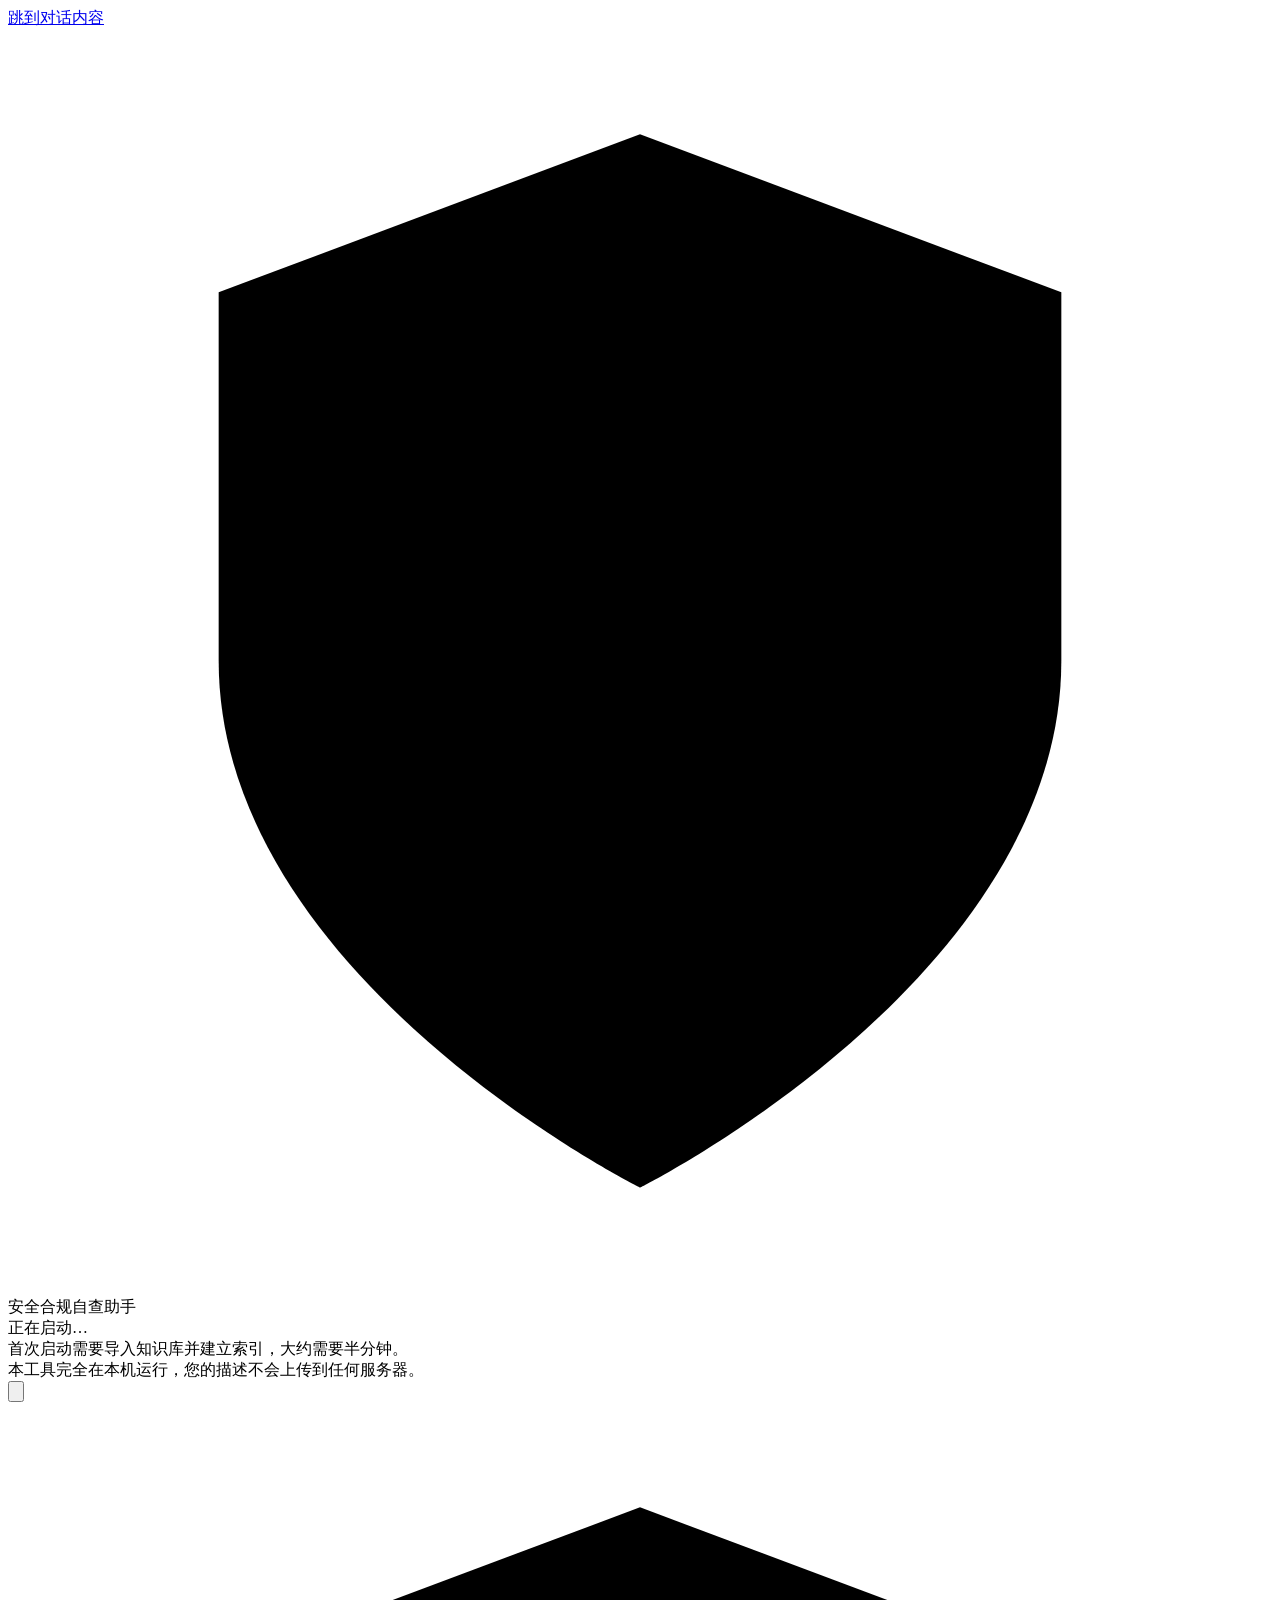
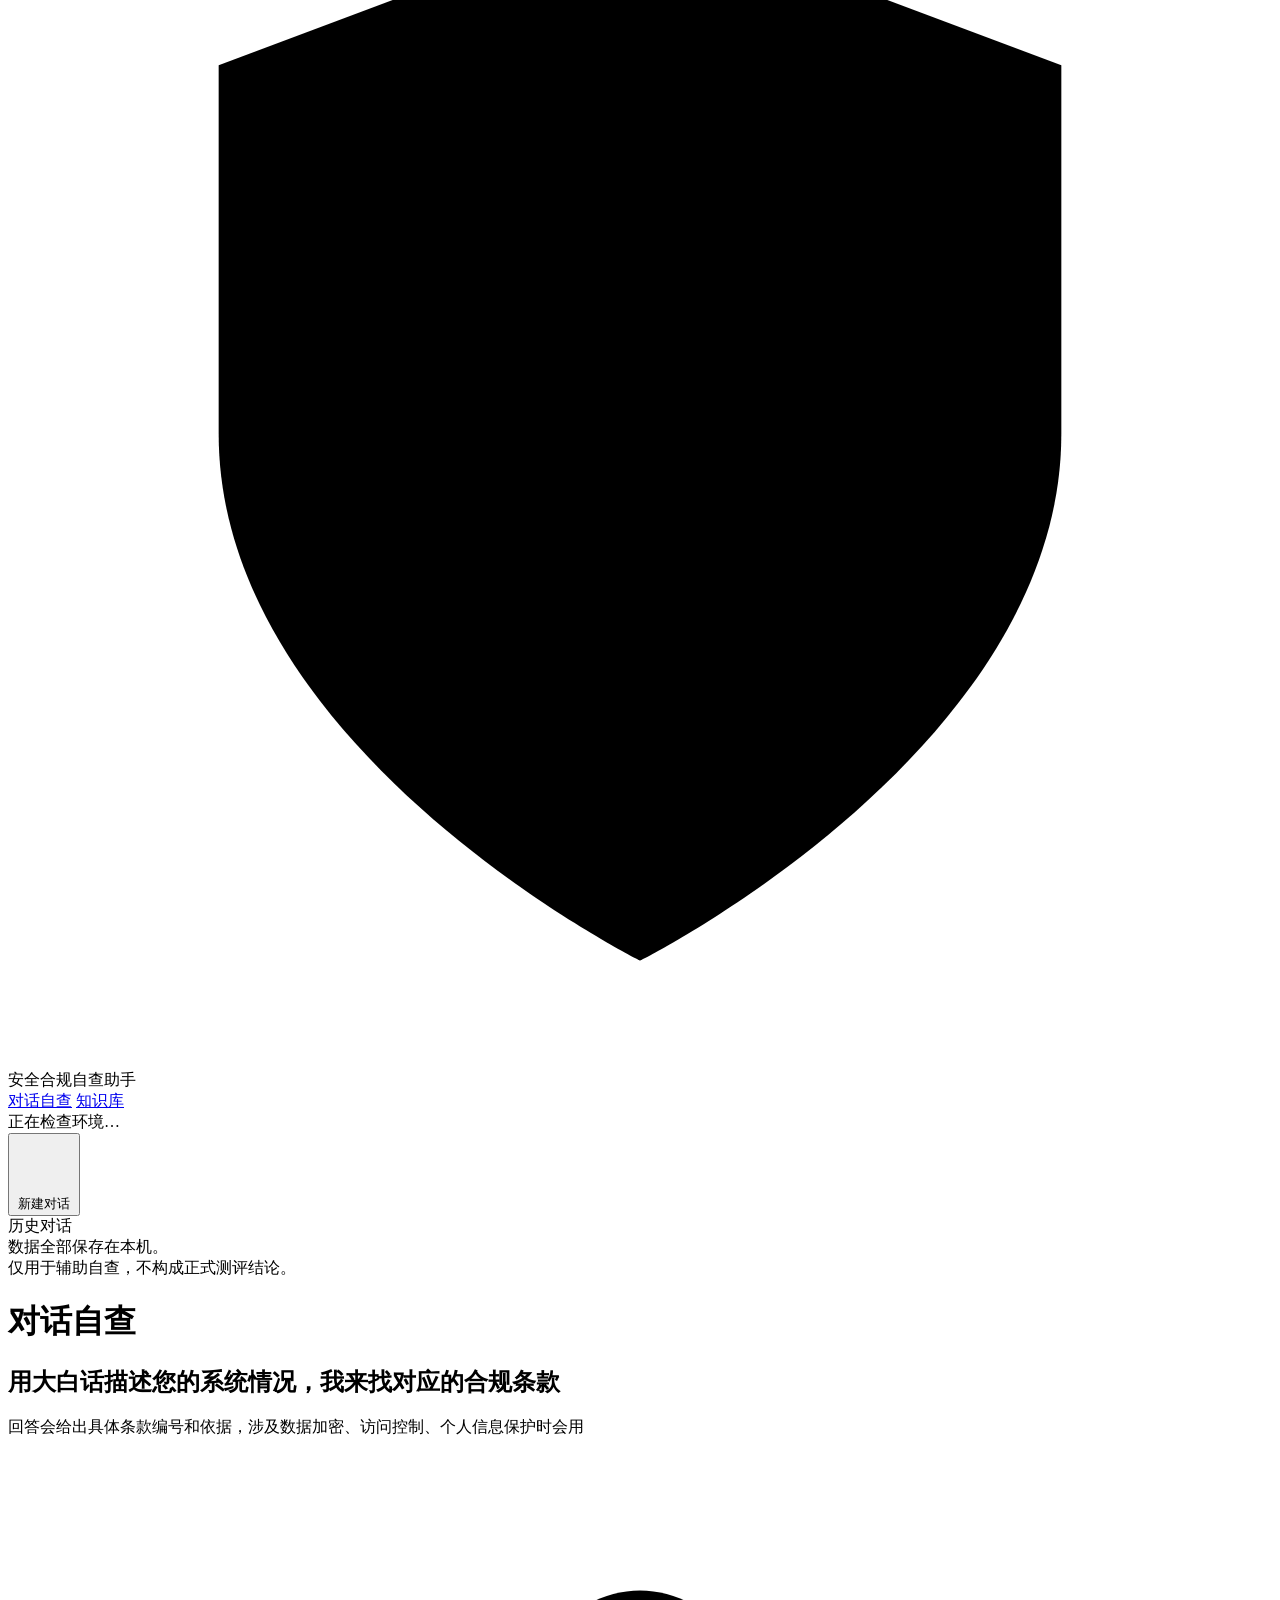
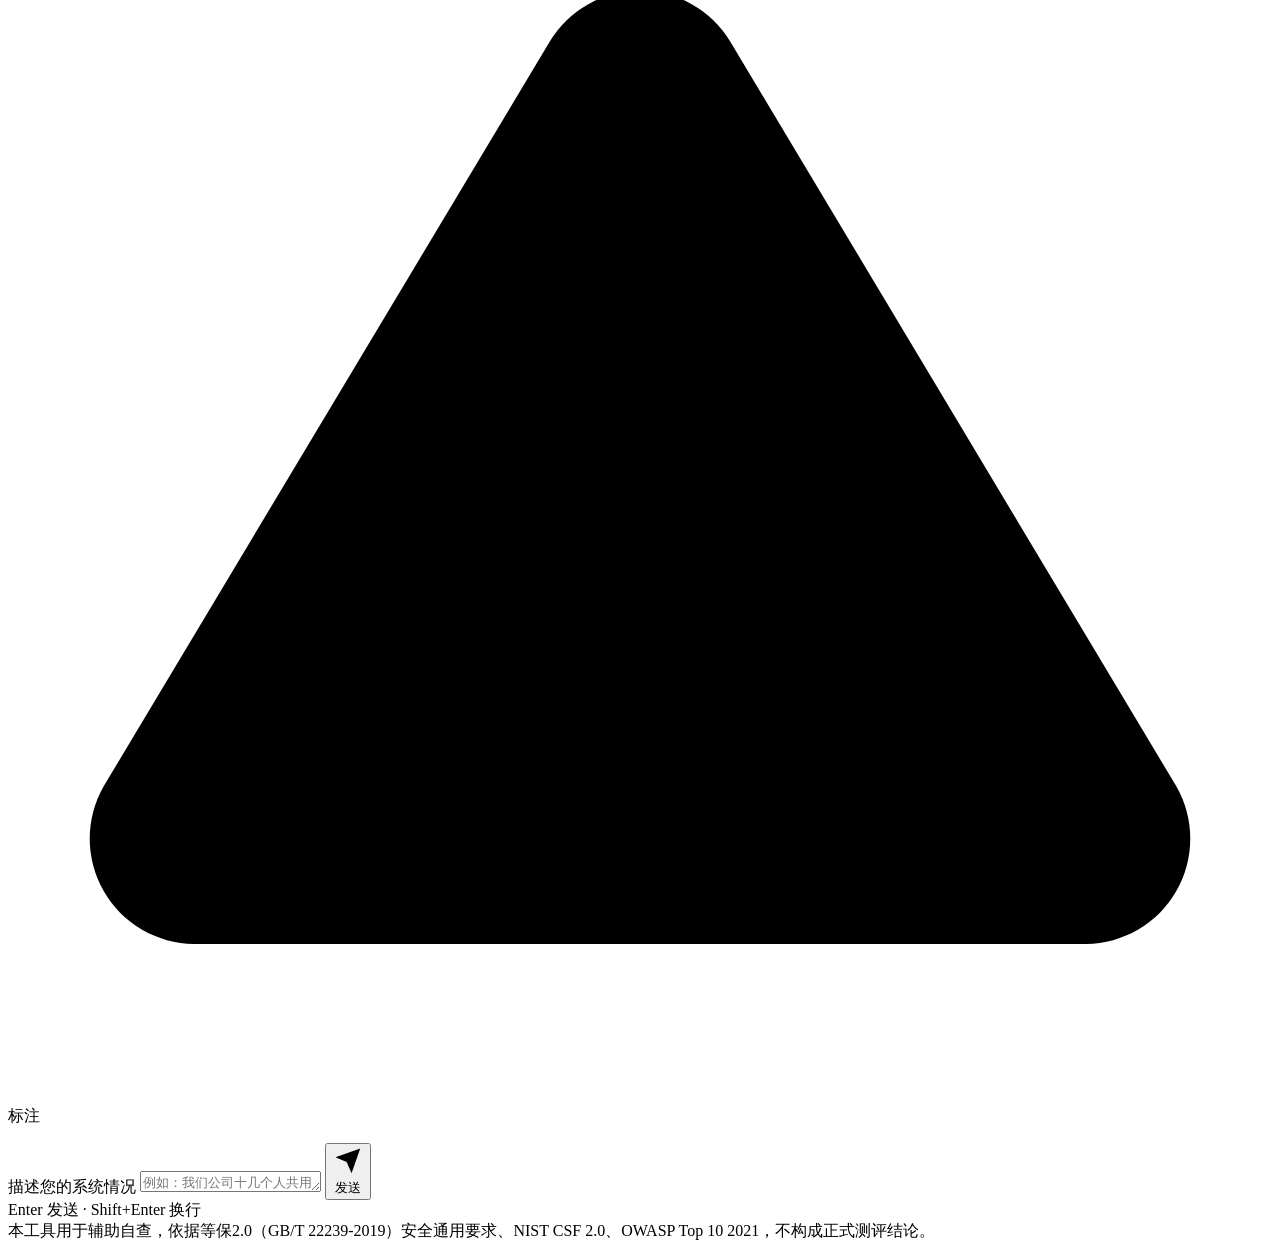
==== web/index.html @ 3a915de9 "初始提交：安全合规自查助手 v1.5 本地运行的企业合规自查工具。用大白话描述自己的系统情况，工具检索 等保2.0 / NIST CSF 2.0 / OWASP Top 10 条款，由本地大模型给出分" ====
<!DOCTYPE html>
<html lang="zh-CN">
<head>
<meta charset="UTF-8">
<meta name="viewport" content="width=device-width, initial-scale=1.0">
<meta name="color-scheme" content="light">
<title>安全合规自查助手</title>
<link rel="stylesheet" href="/static/css/style.css">
</head>
<body>

<!-- ==========================================================================
     图标雪碧图：全站线性图标集中放这里。
     刻意不引任何在线图标库（lucide CDN 之类）——本工具要求完全离线可用，
     断网时外部资源会让界面直接缺图标。
     ========================================================================== -->
<svg width="0" height="0" style="position:absolute" aria-hidden="true" focusable="false">
  <defs>
    <symbol id="i-shield" viewBox="0 0 24 24"><path d="M12 22s8-4 8-10V5l-8-3-8 3v7c0 6 8 10 8 10z"/></symbol>
    <symbol id="i-menu" viewBox="0 0 24 24"><path d="M3 6h18M3 12h18M3 18h18"/></symbol>
    <symbol id="i-plus" viewBox="0 0 24 24"><path d="M12 5v14M5 12h14"/></symbol>
    <symbol id="i-send" viewBox="0 0 24 24"><path d="M22 2 11 13"/><path d="M22 2 15 22l-4-9-9-4 20-7z"/></symbol>
    <symbol id="i-users" viewBox="0 0 24 24"><path d="M17 21v-2a4 4 0 0 0-4-4H5a4 4 0 0 0-4 4v2"/><circle cx="9" cy="7" r="4"/><path d="M23 21v-2a4 4 0 0 0-3-3.87"/><path d="M16 3.13a4 4 0 0 1 0 7.75"/></symbol>
    <symbol id="i-lock" viewBox="0 0 24 24"><rect x="3" y="11" width="18" height="11" rx="2"/><path d="M7 11V7a5 5 0 0 1 10 0v4"/></symbol>
    <symbol id="i-logout" viewBox="0 0 24 24"><path d="M9 21H5a2 2 0 0 1-2-2V5a2 2 0 0 1 2-2h4"/><path d="m16 17 5-5-5-5"/><path d="M21 12H9"/></symbol>
    <symbol id="i-clipboard" viewBox="0 0 24 24"><path d="M16 4h2a2 2 0 0 1 2 2v14a2 2 0 0 1-2 2H6a2 2 0 0 1-2-2V6a2 2 0 0 1 2-2h2"/><rect x="8" y="2" width="8" height="4" rx="1"/><path d="M9 12h6M9 16h6"/></symbol>
    <symbol id="i-database" viewBox="0 0 24 24"><ellipse cx="12" cy="5" rx="9" ry="3"/><path d="M3 5v14c0 1.66 4 3 9 3s9-1.34 9-3V5"/><path d="M3 12c0 1.66 4 3 9 3s9-1.34 9-3"/></symbol>
    <symbol id="i-idcard" viewBox="0 0 24 24"><rect x="2" y="5" width="20" height="14" rx="2"/><circle cx="8.5" cy="11" r="2"/><path d="M5 17c0-1.66 1.57-3 3.5-3s3.5 1.34 3.5 3"/><path d="M14.5 10H19M14.5 14H17"/></symbol>
    <symbol id="i-bug" viewBox="0 0 24 24"><path d="m8 2 1.5 2M16 2l-1.5 2"/><rect x="7" y="6" width="10" height="12" rx="5"/><path d="M3 10h4M17 10h4M3 16h4M17 16h4M12 18v4"/></symbol>
    <symbol id="i-building" viewBox="0 0 24 24"><rect x="4" y="3" width="16" height="18" rx="1.5"/><path d="M9 7.5h.01M15 7.5h.01M9 11.5h.01M15 11.5h.01M9 15.5h.01M15 15.5h.01"/><path d="M10 21v-3h4v3"/></symbol>
    <symbol id="i-alert" viewBox="0 0 24 24"><path d="M10.29 3.86 1.82 18a2 2 0 0 0 1.71 3h16.94a2 2 0 0 0 1.71-3L13.71 3.86a2 2 0 0 0-3.42 0z"/><path d="M12 9v4M12 17h.01"/></symbol>
    <symbol id="i-chevron-right" viewBox="0 0 24 24"><path d="m9 18 6-6-6-6"/></symbol>
    <symbol id="i-copy" viewBox="0 0 24 24"><rect x="9" y="9" width="12" height="12" rx="2"/><path d="M5 15H4a2 2 0 0 1-2-2V4a2 2 0 0 1 2-2h9a2 2 0 0 1 2 2v1"/></symbol>
    <symbol id="i-download" viewBox="0 0 24 24"><path d="M21 15v4a2 2 0 0 1-2 2H5a2 2 0 0 1-2-2v-4"/><path d="m7 10 5 5 5-5"/><path d="M12 15V3"/></symbol>
    <symbol id="i-filetext" viewBox="0 0 24 24"><path d="M14 2H6a2 2 0 0 0-2 2v16a2 2 0 0 0 2 2h12a2 2 0 0 0 2-2V8z"/><path d="M14 2v6h6"/><path d="M9 13h6M9 17h6"/></symbol>
    <symbol id="i-external" viewBox="0 0 24 24"><path d="M18 13v6a2 2 0 0 1-2 2H5a2 2 0 0 1-2-2V8a2 2 0 0 1 2-2h6"/><path d="M15 3h6v6"/><path d="M10 14 21 3"/></symbol>
    <symbol id="i-search" viewBox="0 0 24 24"><circle cx="11" cy="11" r="7"/><path d="m21 21-4.35-4.35"/></symbol>
    <symbol id="i-upload" viewBox="0 0 24 24"><path d="M21 15v4a2 2 0 0 1-2 2H5a2 2 0 0 1-2-2v-4"/><path d="m17 8-5-5-5 5"/><path d="M12 3v13"/></symbol>
    <symbol id="i-refresh" viewBox="0 0 24 24"><path d="M21 12a9 9 0 1 1-2.64-6.36"/><path d="M21 3v6h-6"/></symbol>
    <symbol id="i-layers" viewBox="0 0 24 24"><path d="m12 2 9 5-9 5-9-5 9-5z"/><path d="m3 12 9 5 9-5"/><path d="m3 17 9 5 9-5"/></symbol>
    <symbol id="i-list" viewBox="0 0 24 24"><path d="M8 6h13M8 12h13M8 18h13"/><path d="M3 6h.01M3 12h.01M3 18h.01"/></symbol>
    <symbol id="i-info" viewBox="0 0 24 24"><circle cx="12" cy="12" r="9"/><path d="M12 16v-5M12 8h.01"/></symbol>
  </defs>
</svg>

<a class="skip-link" href="#chatScroll">跳到对话内容</a>

<!-- 启动遮罩：知识库首次建索引可能要等一会儿 -->
<div class="overlay" id="overlay" role="alertdialog" aria-label="正在启动" aria-busy="true">
  <div class="ov-logo"><svg class="i" viewBox="0 0 24 24" aria-hidden="true"><use href="#i-shield"/></svg></div>
  <div class="ov-title">安全合规自查助手</div>
  <div class="ov-msg" id="ovMsg">正在启动…</div>
  <div class="ov-bar"><div class="ov-bar-fill indeterminate" id="ovBar"></div></div>
  <div class="ov-tip" id="ovTip">
    首次启动需要导入知识库并建立索引，大约需要半分钟。<br>
    本工具完全在本机运行，您的描述不会上传到任何服务器。
  </div>
</div>

<!-- 顶栏 -->
<header class="topbar">
  <button class="icon-btn" id="navToggle" type="button" aria-label="打开历史对话" aria-expanded="false" aria-controls="sidebar">
    <svg class="i" viewBox="0 0 24 24" aria-hidden="true"><use href="#i-menu"/></svg>
  </button>

  <div class="logo">
    <span class="shield"><svg class="i" viewBox="0 0 24 24" aria-hidden="true"><use href="#i-shield"/></svg></span>
    <span class="wordmark">安全合规自查助手</span>
  </div>

  <nav aria-label="主导航">
    <a href="/" class="active" aria-current="page">对话自查</a>
    <a href="/kb">知识库</a>
  </nav>

  <div class="spacer"></div>
  <div class="status-chip" id="statusChip" title="本地大模型状态" role="status">正在检查环境…</div>
</header>

<div class="layout">
  <!-- 左侧会话列表（窄屏时收成抽屉） -->
  <aside class="sidebar" id="sidebar" aria-label="历史对话">
    <button class="btn-new" id="btnNew" type="button">
      <svg class="i" viewBox="0 0 24 24" aria-hidden="true"><use href="#i-plus"/></svg>
      新建对话
    </button>

    <div class="sidebar-label" id="sessionListLabel">历史对话</div>
    <div class="session-list" id="sessionList" role="list" aria-labelledby="sessionListLabel"></div>

    <div class="sidebar-foot">
      数据全部保存在本机。<br>
      仅用于辅助自查，不构成正式测评结论。
    </div>
  </aside>

  <div class="nav-scrim" id="navScrim" aria-hidden="true"></div>

  <!-- 主聊天区 -->
  <main class="main" id="main">
    <!-- 页面标题：下面那个可见大标题属于空状态，一开始对话就没了；
         正在进行的对话又没有稳定标题可用。所以给屏幕阅读器一个不会消失的页面名，
         顺便满足"每页要有且只有一个 h1"。必须放在 <main> 里——放在 body 下
         会被 axe 的 region 规则判成"内容不在任何地标区域内"。 -->
    <h1 class="sr-only">对话自查</h1>

    <div class="chat-scroll" id="chatScroll" role="log" aria-label="对话内容">
      <!-- 空状态只写在这里一份：JS 用完之后是摘下来而不是删掉，切回新对话时原样放回去。
           同一个界面在 HTML 和 JS 里各写一遍迟早会漂移成两个不同的样子。 -->
      <div class="empty-state" id="emptyState">
        <h2>用大白话描述您的系统情况，我来找对应的合规条款</h2>
        <p>回答会给出具体条款编号和依据，涉及数据加密、访问控制、个人信息保护时会用
          <svg class="i i-warn" viewBox="0 0 24 24" aria-hidden="true"><use href="#i-alert"/></svg>
          标注</p>
        <div class="quick-grid" id="quickGrid"></div>
      </div>
    </div>

    <div class="composer-wrap">
      <div class="composer">
        <label class="sr-only" for="input">描述您的系统情况</label>
        <textarea id="input" rows="1" placeholder="例如：我们公司十几个人共用一套进销存系统的管理员账号，员工离职后账号也没停用……"></textarea>
        <button class="btn-send" id="btnSend" type="button">
          <svg class="i" viewBox="0 0 24 24" aria-hidden="true"><use href="#i-send"/></svg>
          发送
        </button>
      </div>
      <div class="composer-hint">
        <span>Enter 发送 · Shift+Enter 换行</span>
        <span id="hintRight"></span>
      </div>
    </div>

    <div class="disclaimer-bar">
      本工具用于辅助自查，依据等保2.0（GB/T 22239-2019）安全通用要求、NIST CSF 2.0、OWASP Top 10 2021，不构成正式测评结论。
    </div>
  </main>
</div>

<div class="toast" id="toast" role="status" aria-live="polite"></div>

<script src="/static/js/api.js"></script>
<script src="/static/js/chat.js"></script>
</body>
</html>
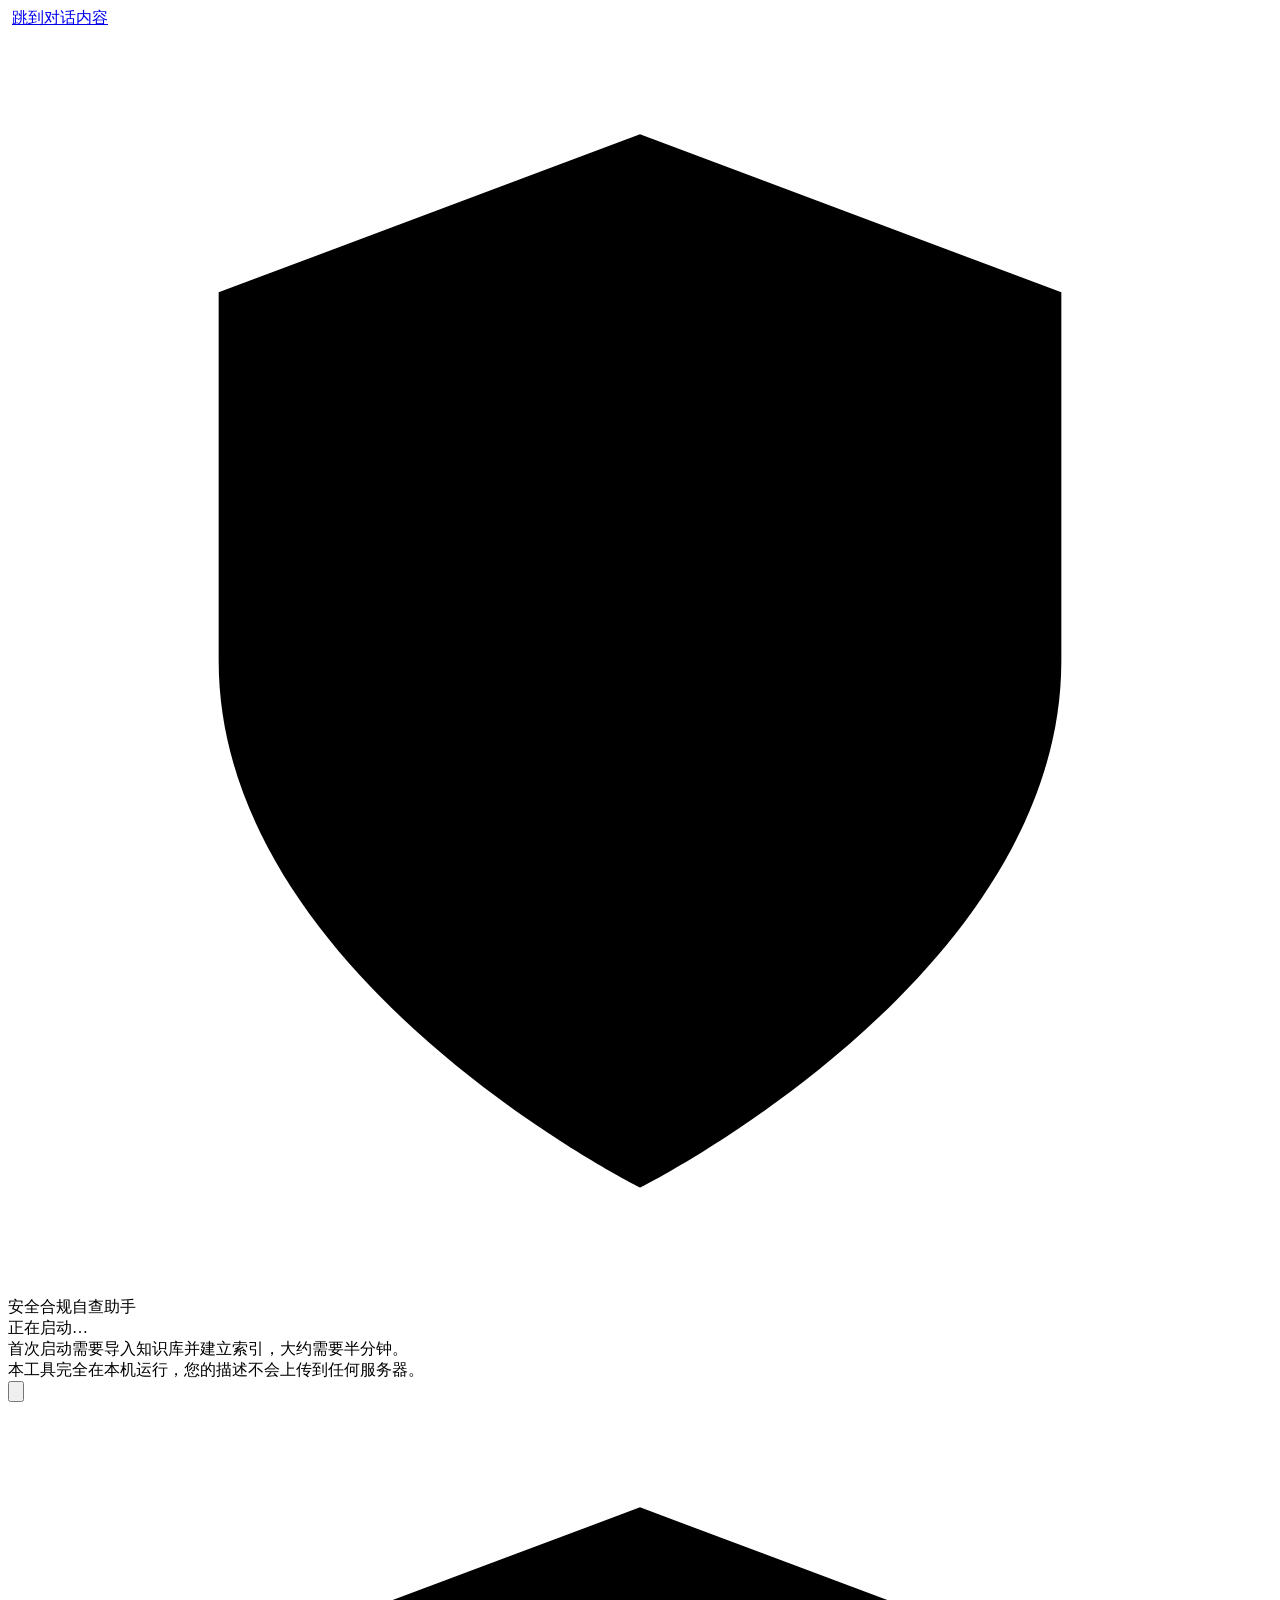
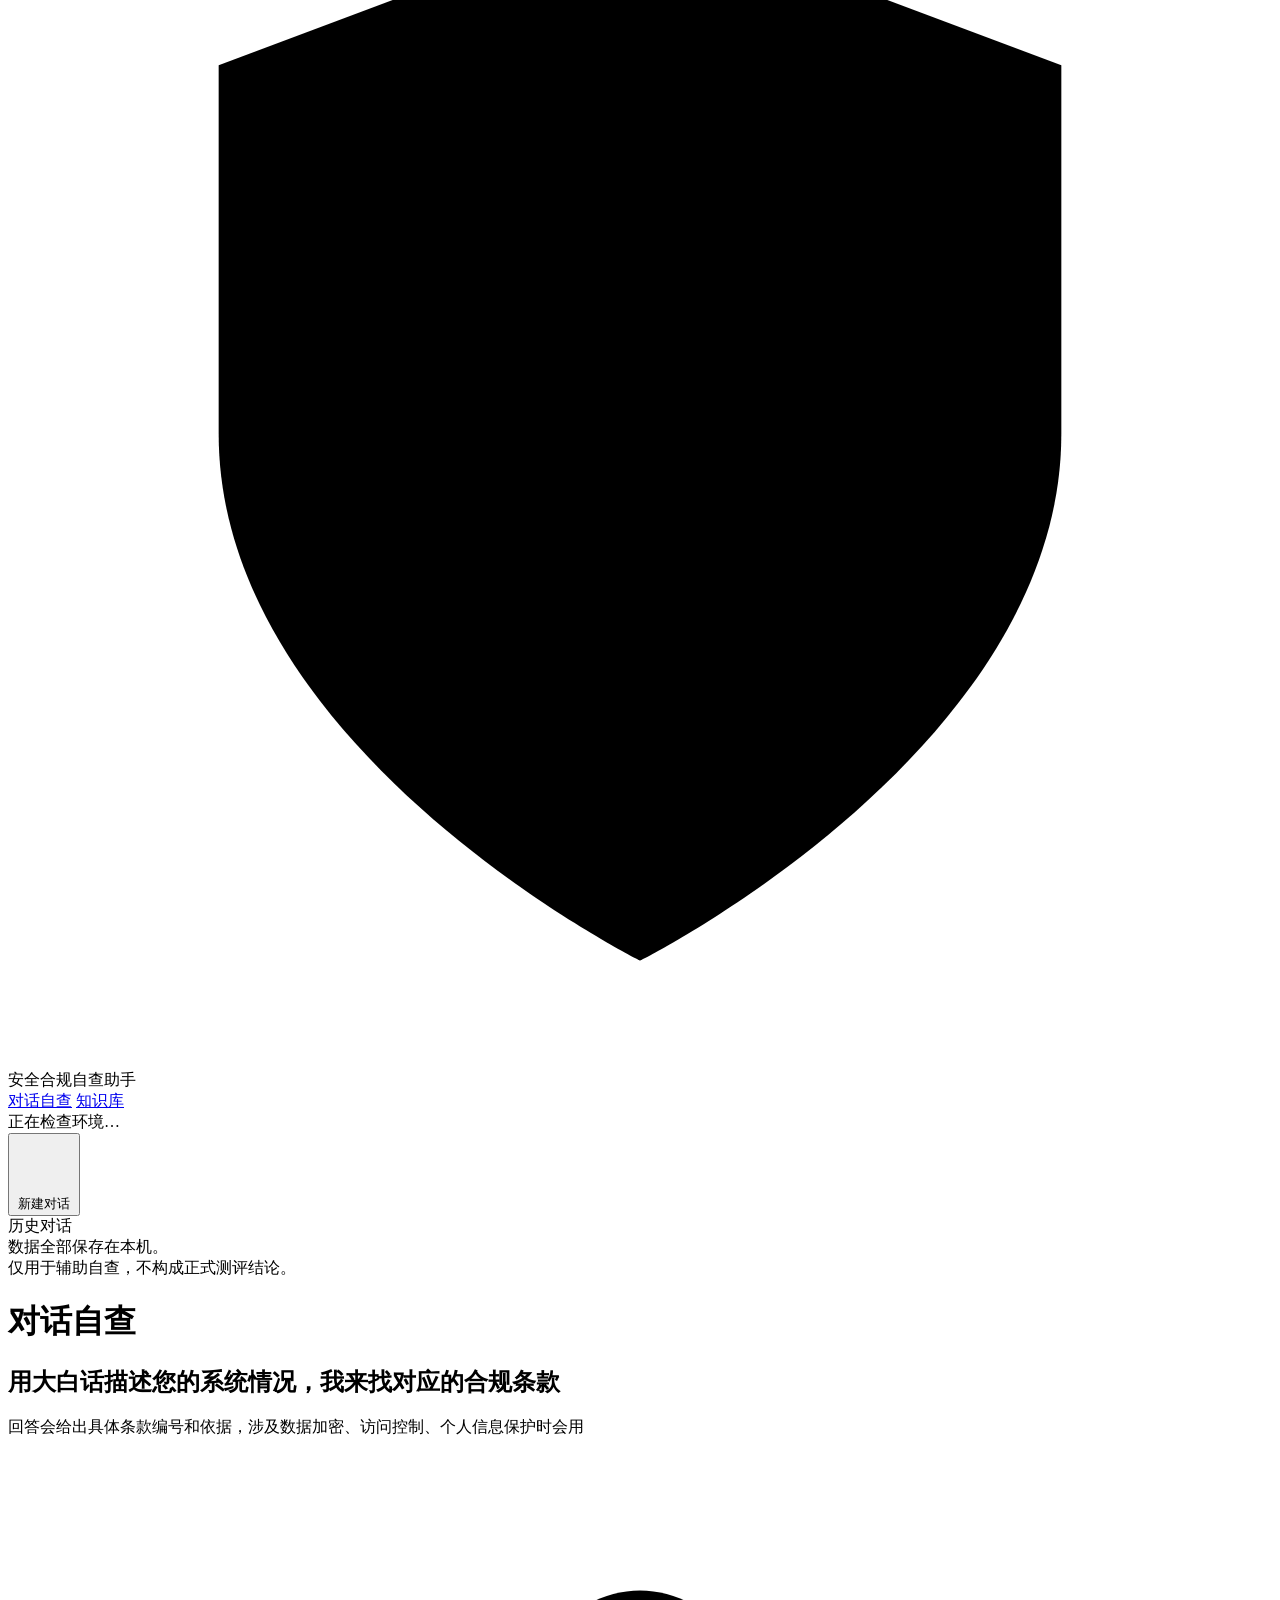
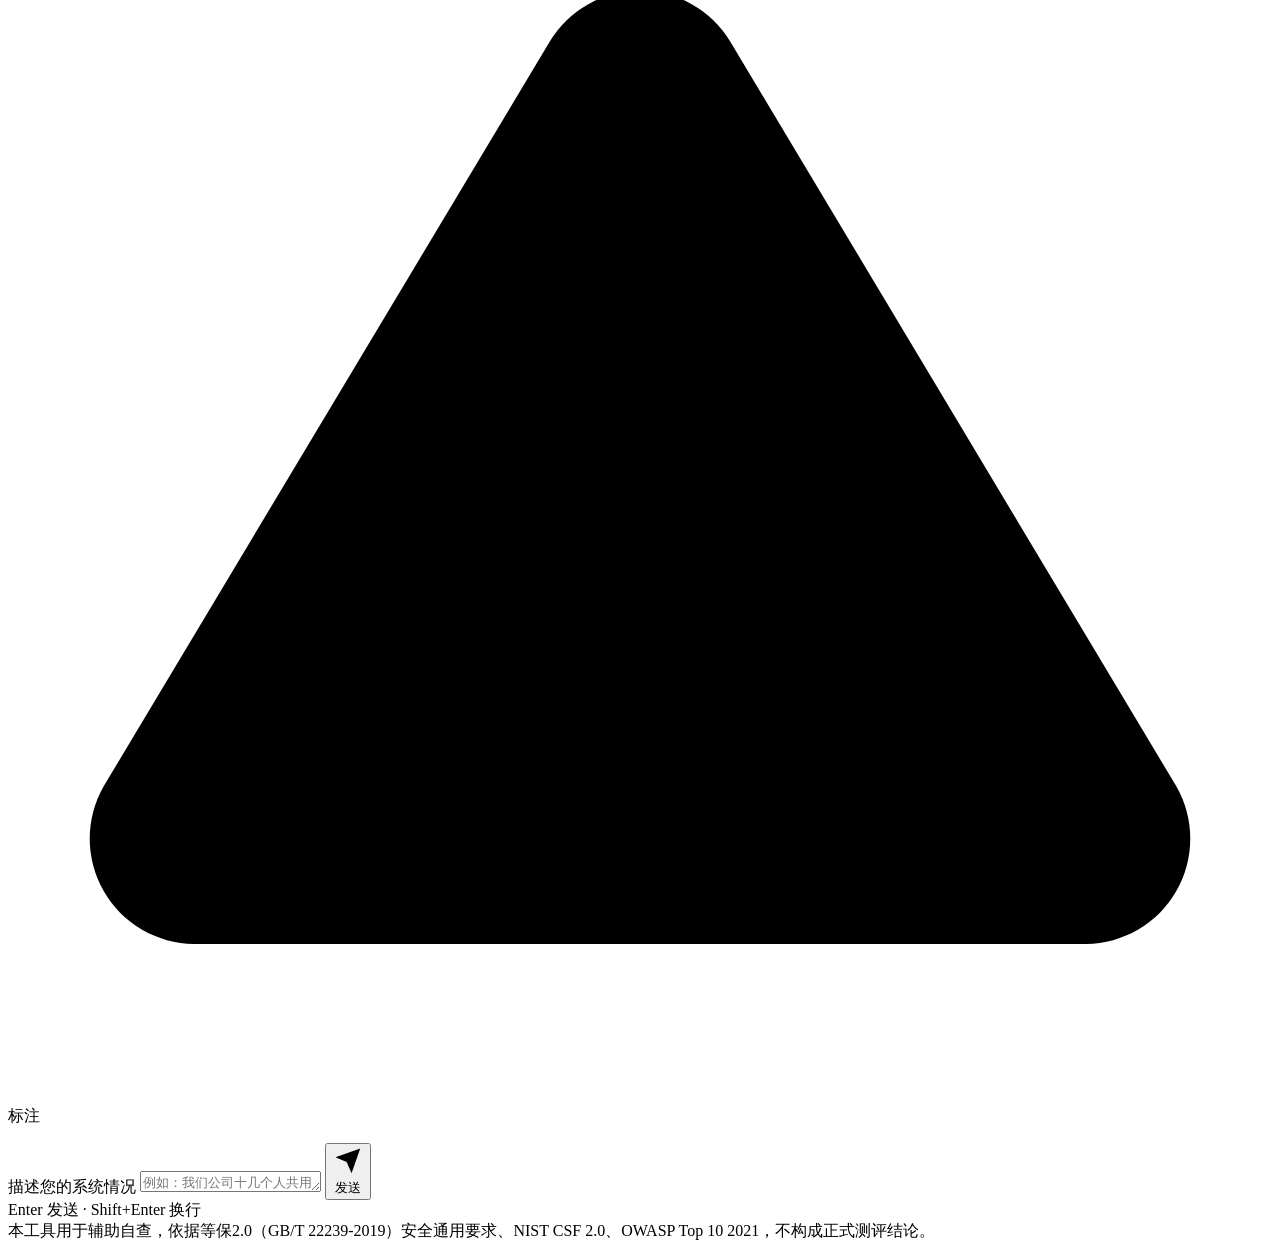
==== commit 2eb9aa58: "v1.6 独立检验：修 6 条 P0，并做结构性改造 五路独立审计（后端 / 前端 / 测试与 CI / 文档 / 对抗性红队）共 78 条 findings， 其中 6 条 P0 全部修复：  - " ====
--- a/web/index.html
+++ b/web/index.html
@@ -2,6 +2,10 @@
 <html lang="zh-CN">
 <head>
 <meta charset="UTF-8">
+<!-- 内容安全策略：只允许加载本站资源。页面上所有动态内容都过 esc()，
+     但万一哪天又漏了一处，CSP 会让外链脚本和 javascript: 直接失效，是第二道闸。
+     只写 meta 里能生效的指令（frame-ancestors / report-uri 在 meta 中无效，故不列）。 -->
+<meta http-equiv="Content-Security-Policy" content="default-src 'self'; script-src 'self'; style-src 'self'; img-src 'self' data:; font-src 'self'; connect-src 'self'; frame-src 'self'; object-src 'none'; base-uri 'self'; form-action 'self'">
 <meta name="viewport" content="width=device-width, initial-scale=1.0">
 <meta name="color-scheme" content="light">
 <title>安全合规自查助手</title>
@@ -14,7 +18,7 @@
      刻意不引任何在线图标库（lucide CDN 之类）——本工具要求完全离线可用，
      断网时外部资源会让界面直接缺图标。
      ========================================================================== -->
-<svg width="0" height="0" style="position:absolute" aria-hidden="true" focusable="false">
+<svg width="0" height="0" class="sprite" aria-hidden="true" focusable="false">
   <defs>
     <symbol id="i-shield" viewBox="0 0 24 24"><path d="M12 22s8-4 8-10V5l-8-3-8 3v7c0 6 8 10 8 10z"/></symbol>
     <symbol id="i-menu" viewBox="0 0 24 24"><path d="M3 6h18M3 12h18M3 18h18"/></symbol>
